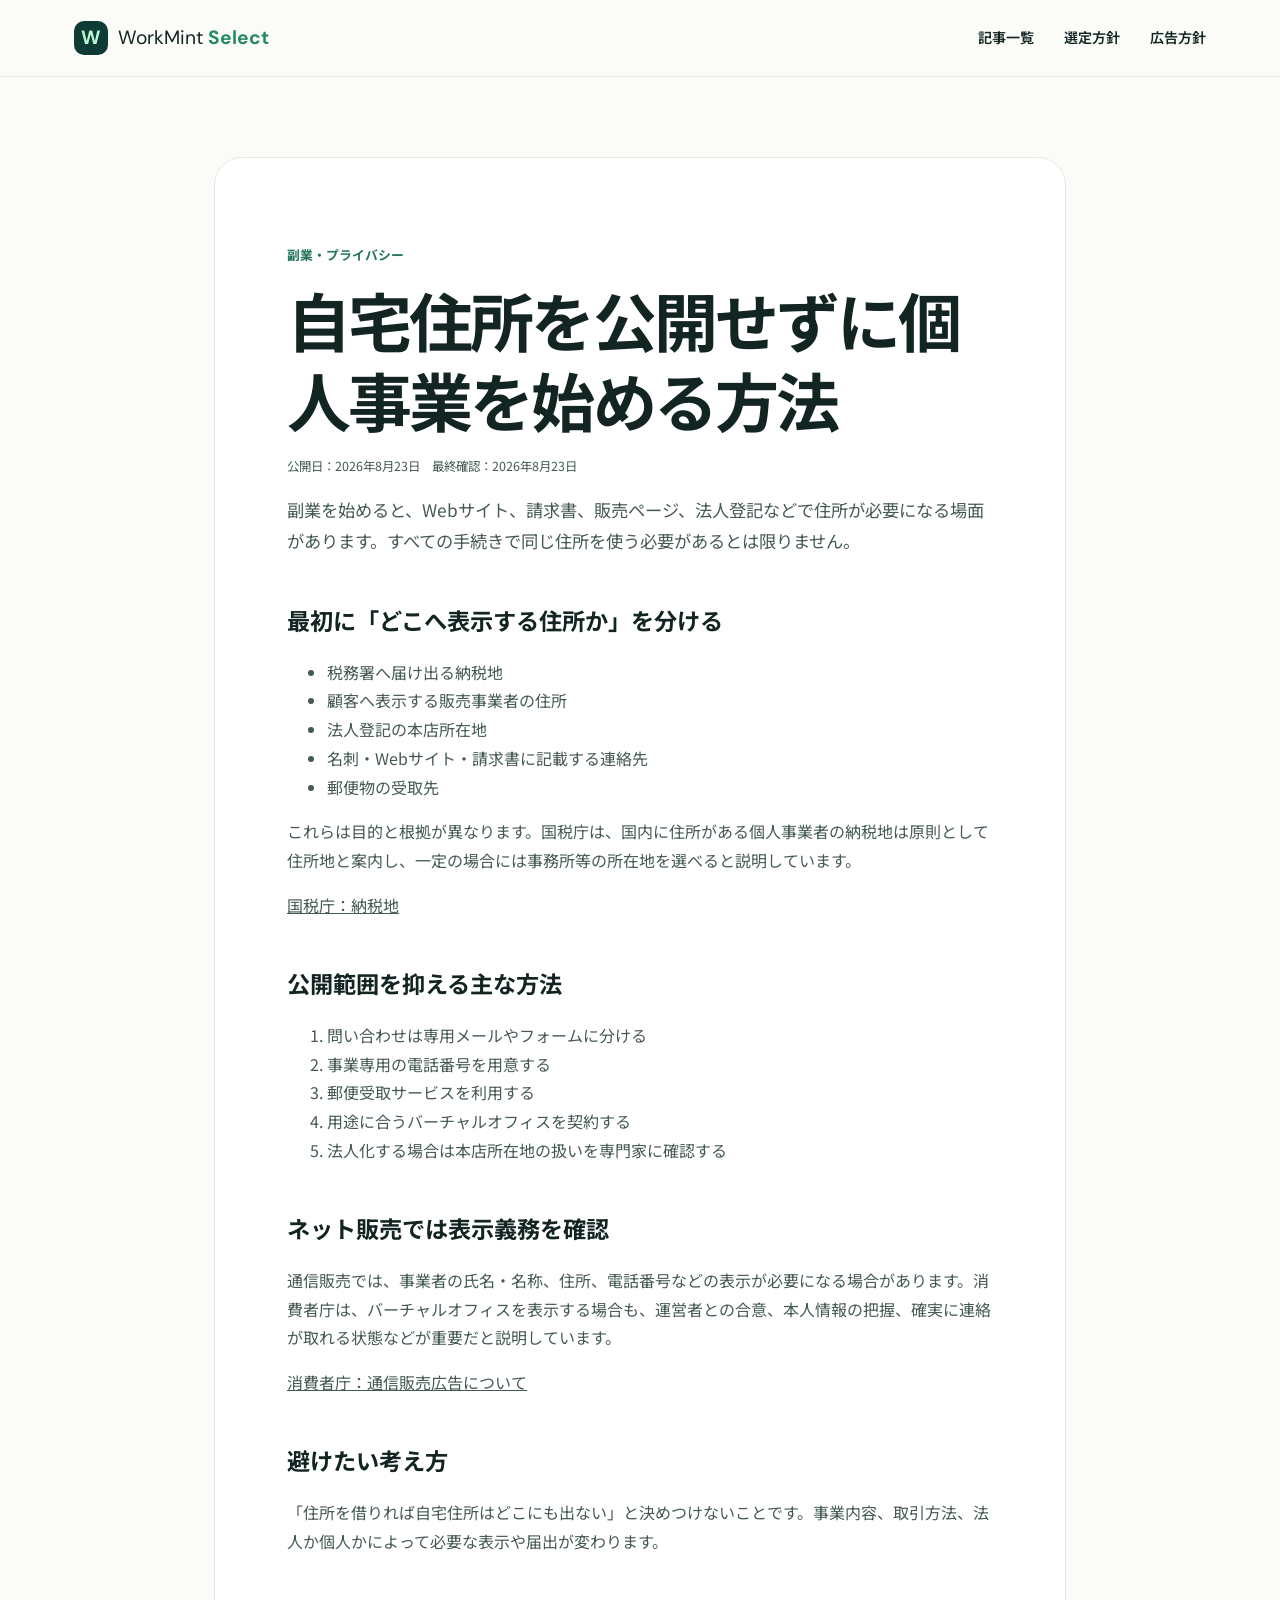
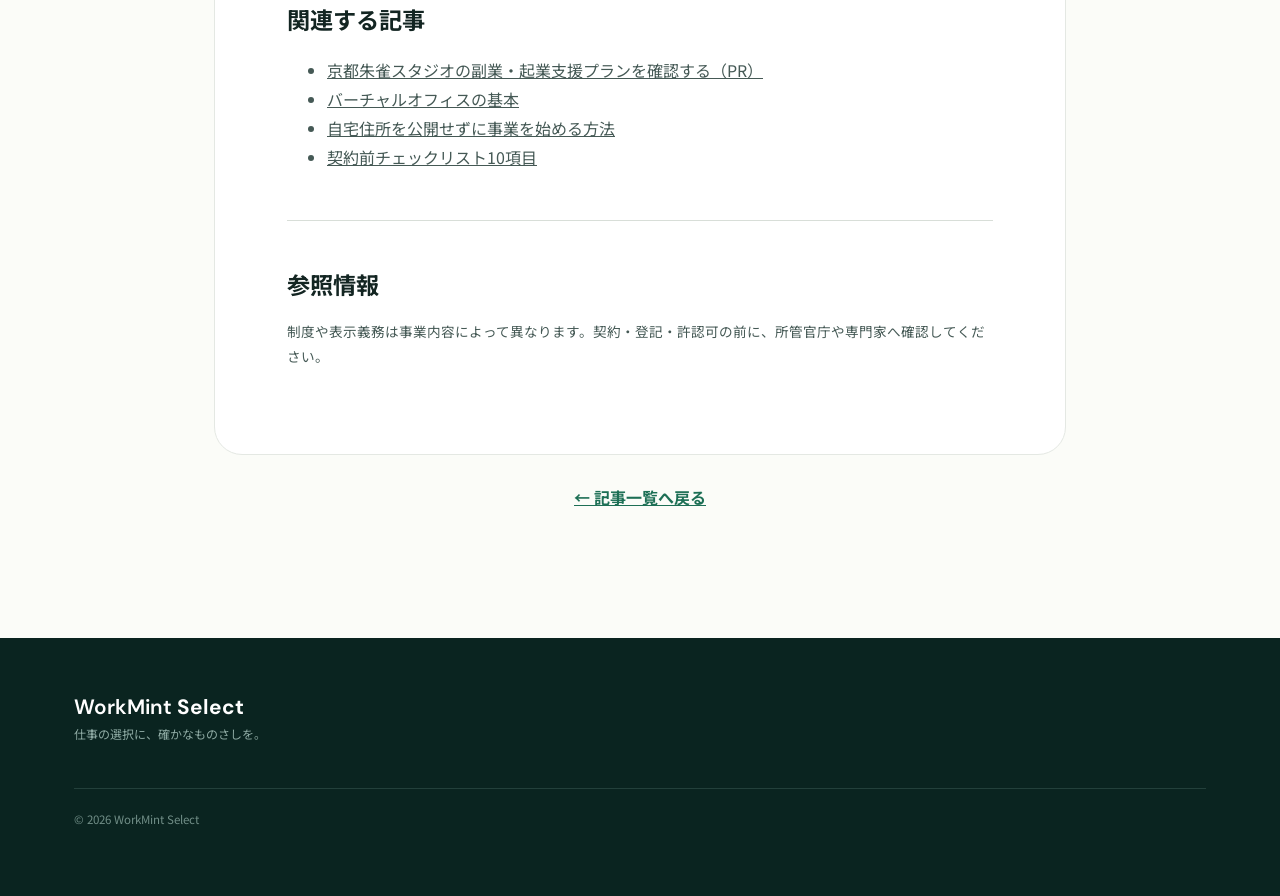
==== articles/protect-home-address.html @ ad96002c "feat: add home address privacy guide" ====
<!doctype html>
<html lang="ja"><head>
<meta charset="utf-8"><meta name="viewport" content="width=device-width,initial-scale=1">
<meta name="description" content="副業や個人事業で自宅住所の公開範囲を抑えるための選択肢と、税務・通信販売で混同しやすい点を整理します。"><meta name="theme-color" content="#0e3b35">
<meta property="og:title" content="自宅住所を公開せずに個人事業を始める方法｜WorkMint Select"><meta property="og:description" content="副業や個人事業で自宅住所の公開範囲を抑えるための選択肢と、税務・通信販売で混同しやすい点を整理します。"><meta property="og:type" content="article">
<title>自宅住所を公開せずに個人事業を始める方法｜WorkMint Select</title><link rel="stylesheet" href="../styles.css">
</head><body><a class="skip" href="#main">本文へ移動</a>
<header class="site-header"><div class="header-inner"><a class="brand" href="../index.html"><span class="brand-mark">W</span><span>WorkMint <b>Select</b></span></a><nav aria-label="記事ナビゲーション"><a href="../index.html#articles">記事一覧</a><a href="../index.html#method">選定方針</a><a href="../index.html#policy">広告方針</a></nav></div></header>
<main id="main" class="article-page"><article><p class="article-label">副業・プライバシー</p><h1>自宅住所を公開せずに個人事業を始める方法</h1><p class="article-date">公開日：2026年8月23日　最終確認：2026年8月23日</p><p class="article-lead">副業を始めると、Webサイト、請求書、販売ページ、法人登記などで住所が必要になる場面があります。すべての手続きで同じ住所を使う必要があるとは限りません。</p>
<h2>最初に「どこへ表示する住所か」を分ける</h2><ul><li>税務署へ届け出る納税地</li><li>顧客へ表示する販売事業者の住所</li><li>法人登記の本店所在地</li><li>名刺・Webサイト・請求書に記載する連絡先</li><li>郵便物の受取先</li></ul>
<p>これらは目的と根拠が異なります。国税庁は、国内に住所がある個人事業者の納税地は原則として住所地と案内し、一定の場合には事務所等の所在地を選べると説明しています。</p>
<p><a href="https://www.nta.go.jp/taxes/shiraberu/taxanswer/shohi/6617.htm" target="_blank" rel="noopener noreferrer">国税庁：納税地</a></p>
<h2>公開範囲を抑える主な方法</h2><ol><li>問い合わせは専用メールやフォームに分ける</li><li>事業専用の電話番号を用意する</li><li>郵便受取サービスを利用する</li><li>用途に合うバーチャルオフィスを契約する</li><li>法人化する場合は本店所在地の扱いを専門家に確認する</li></ol>
<h2>ネット販売では表示義務を確認</h2><p>通信販売では、事業者の氏名・名称、住所、電話番号などの表示が必要になる場合があります。消費者庁は、バーチャルオフィスを表示する場合も、運営者との合意、本人情報の把握、確実に連絡が取れる状態などが重要だと説明しています。</p>
<p><a href="https://www.no-trouble.caa.go.jp/what/mailorder/advertising.html" target="_blank" rel="noopener noreferrer">消費者庁：通信販売広告について</a></p>
<h2>避けたい考え方</h2><p>「住所を借りれば自宅住所はどこにも出ない」と決めつけないことです。事業内容、取引方法、法人か個人かによって必要な表示や届出が変わります。</p>
<section class="related-links"><h2>関連する記事</h2><ul><li><a href="virtual-office-kyoto.html">京都朱雀スタジオの副業・起業支援プランを確認する（PR）</a></li><li><a href="virtual-office-basics.html">バーチャルオフィスの基本</a></li><li><a href="protect-home-address.html">自宅住所を公開せずに事業を始める方法</a></li><li><a href="virtual-office-checklist.html">契約前チェックリスト10項目</a></li></ul></section>
<section class="source-note"><h2>参照情報</h2><p>制度や表示義務は事業内容によって異なります。契約・登記・許認可の前に、所管官庁や専門家へ確認してください。</p></section>
</article><p class="back-link"><a href="../index.html#articles">← 記事一覧へ戻る</a></p></main>
<footer><div class="footer-brand">WorkMint <b>Select</b><small>仕事の選択に、確かなものさしを。</small></div><p>© 2026 WorkMint Select</p></footer></body></html>
---- styles.css ----
@import url('https://fonts.googleapis.com/css2?family=DM+Sans:wght@500;600;700&family=Noto+Sans+JP:wght@400;500;600;700&display=swap');
:root{--ink:#132522;--green:#0e3b35;--mint:#baf7d0;--lime:#dff69a;--cream:#f5f2e9;--white:#fff;--line:#d8ded8;--muted:#60706c;--radius:22px}
*{box-sizing:border-box}html{scroll-behavior:smooth}body{margin:0;color:var(--ink);background:#fbfcf8;font-family:"Noto Sans JP",sans-serif;line-height:1.8}button,a{font:inherit}a{color:inherit}.skip{position:absolute;left:-9999px}.skip:focus{left:1rem;top:1rem;z-index:99;background:white;padding:.8rem}
.site-header{position:sticky;top:0;z-index:20;background:rgba(251,252,248,.92);backdrop-filter:blur(14px);border-bottom:1px solid rgba(14,59,53,.09)}.header-inner{max-width:1180px;margin:auto;height:76px;display:flex;align-items:center;justify-content:space-between;padding:0 24px}.brand{text-decoration:none;font-family:"DM Sans",sans-serif;font-size:1.2rem;display:flex;gap:10px;align-items:center}.brand-mark{display:grid;place-items:center;width:34px;height:34px;border-radius:10px;background:var(--green);color:var(--mint);font-weight:700}.brand b{color:#268a67}.site-header nav{display:flex;gap:30px}.site-header nav a{text-decoration:none;font-size:.88rem;font-weight:600}.site-header nav a:hover{color:#217f5f}.menu-button{display:none;border:0;background:none}
.hero{max-width:1280px;min-height:660px;margin:auto;padding:90px 50px 80px;display:grid;grid-template-columns:1.05fr .95fr;align-items:center;gap:50px}.eyebrow{font:700 .75rem/1.2 "DM Sans",sans-serif;letter-spacing:.18em;color:#28775e;text-transform:uppercase}.hero h1,.section h2,.disclosure h2{margin:.4rem 0 1.4rem;font-size:clamp(2.8rem,6vw,5.9rem);line-height:1.08;letter-spacing:-.055em}.hero h1 em{font-style:normal;color:#23795d;position:relative}.hero h1 em:after{content:"";position:absolute;height:11px;background:var(--lime);left:0;right:0;bottom:2px;z-index:-1}.lead{max-width:650px;font-size:1.05rem;color:#455955}.hero-actions{display:flex;gap:12px;margin-top:32px}.button{display:inline-flex;align-items:center;justify-content:center;padding:13px 22px;border-radius:999px;text-decoration:none;font-weight:700;font-size:.9rem;border:1px solid var(--green);transition:.2s}.button:hover{transform:translateY(-2px)}.button.primary{background:var(--green);color:white}.button.secondary{background:transparent}
.hero-visual{height:470px;position:relative;border-radius:40px;background:var(--green);overflow:hidden;box-shadow:0 25px 60px rgba(14,59,53,.18)}.hero-visual:before{content:"";position:absolute;width:360px;height:360px;border-radius:50%;background:var(--mint);right:-60px;top:-80px}.hero-visual:after{content:"WORK / WELL";position:absolute;bottom:25px;left:30px;color:rgba(255,255,255,.35);font:700 3.6rem/1 "DM Sans",sans-serif;letter-spacing:-.06em}.mint-card{position:absolute;width:155px;height:190px;padding:22px;border-radius:18px;display:flex;flex-direction:column;justify-content:space-between;font-family:"DM Sans",sans-serif;box-shadow:0 20px 35px rgba(0,0,0,.18);z-index:2}.mint-card span{font-size:.7rem;letter-spacing:.18em}.mint-card strong{font-size:3rem}.card-a{background:var(--cream);left:45px;top:65px;transform:rotate(-9deg)}.card-b{background:var(--lime);left:190px;top:135px;transform:rotate(5deg)}.card-c{background:#ff8b63;color:#3c2118;right:35px;top:230px;transform:rotate(-5deg)}.orbit{position:absolute;width:250px;height:250px;border:1px solid rgba(255,255,255,.4);border-radius:50%;left:65px;top:110px}
.promise{max-width:1180px;margin:0 auto 50px;padding:25px 30px;border-top:1px solid var(--line);border-bottom:1px solid var(--line);display:grid;grid-template-columns:1fr repeat(3,1fr);gap:25px;align-items:center}.promise>p{font-weight:700}.promise div{display:flex;flex-direction:column}.promise strong{font-size:.92rem}.promise span{font-size:.76rem;color:var(--muted)}
.section{max-width:1180px;margin:auto;padding:100px 24px}.section-heading{display:grid;grid-template-columns:1.3fr .7fr;gap:50px;align-items:end}.section h2,.disclosure h2{font-size:clamp(2rem,4vw,3.8rem)}.section-heading>p{color:var(--muted);margin-bottom:24px}.filters{display:flex;gap:8px;margin:28px 0}.filters button{border:1px solid var(--line);border-radius:99px;background:white;padding:8px 16px;cursor:pointer;font-size:.85rem}.filters button.active{background:var(--green);color:white;border-color:var(--green)}
.article-grid{display:grid;grid-template-columns:repeat(3,1fr);gap:18px}.article-card{background:white;border:1px solid #e4e8e3;border-radius:var(--radius);overflow:hidden;transition:.25s}.article-card:hover{transform:translateY(-5px);box-shadow:0 18px 35px rgba(16,49,43,.1)}.article-card.featured{grid-column:span 2}.card-art{height:185px;position:relative;overflow:hidden;display:flex;align-items:center;justify-content:center;font:700 2rem/1 "DM Sans",sans-serif;letter-spacing:-.03em}.featured .card-art{height:255px}.art-desk{background:linear-gradient(135deg,#baf7d0,#dff69a)}.art-desk:before{content:"";width:55%;height:35%;background:#0e3b35;position:absolute;bottom:20%;border-radius:9px;box-shadow:0 38px 0 -14px #216559}.art-desk span{z-index:2;color:white}.art-chair{background:#ffb19a}.art-chair:after{content:"";width:90px;height:110px;border:14px solid #6b3024;border-bottom:0;border-radius:35px 35px 0 0}.art-chair span{position:absolute;z-index:2;color:white}.art-learn{background:#c8d7ff}.art-learn:before{content:"";width:120px;height:90px;background:#334c8b;border-radius:10px;transform:rotate(-8deg)}.art-learn span{position:absolute;color:white}.art-time{background:#172c28;color:var(--mint);font-size:3rem}.art-key{background:#f6e5a9}.art-key:before{content:"";position:absolute;width:150px;height:90px;border:3px solid #172c28;border-radius:10px;box-shadow:inset 0 0 0 14px #f6e5a9}.art-key span{z-index:2;font-size:1rem}.art-bag{background:#b8d6cb}.art-bag:before{content:"";width:100px;height:115px;background:#386d60;border-radius:15px 15px 30px 30px}.art-bag span{position:absolute;color:white}.card-body{padding:24px}.meta{display:flex;justify-content:space-between;font-size:.72rem;color:var(--muted);margin:0}.meta span{color:#24765b;font-weight:700}.card-body h3{font-size:1.18rem;line-height:1.55;margin:13px 0 8px}.card-body>p:not(.meta){font-size:.86rem;color:var(--muted)}.text-link{border:0;background:none;padding:0;color:#1d6f55;font-weight:700;cursor:pointer}.text-link span{transition:.2s;display:inline-block}.text-link:hover span{transform:translateX(4px)}
.method-section{max-width:none;background:var(--cream);display:grid;grid-template-columns:1fr 1fr;gap:90px;padding-left:max(24px,calc((100vw - 1132px)/2));padding-right:max(24px,calc((100vw - 1132px)/2))}.method-intro p:last-child{color:var(--muted)}.method-list{padding:0;margin:0;list-style:none}.method-list li{display:grid;grid-template-columns:60px 1fr;gap:18px;padding:22px 0;border-bottom:1px solid #ccd1c7}.method-list span{font:600 1rem "DM Sans",sans-serif;color:#24765b}.method-list h3{margin:0 0 4px}.method-list p{margin:0;color:var(--muted);font-size:.87rem}
.about-section{display:grid;grid-template-columns:.8fr 1.2fr;gap:90px}.about-copy>p{font-size:1.08rem}.about-copy dl{margin-top:36px}.about-copy dl div{display:grid;grid-template-columns:130px 1fr;border-top:1px solid var(--line);padding:15px 0;font-size:.88rem}.about-copy dt{color:var(--muted)}.about-copy dd{margin:0}
.disclosure{background:var(--green);color:white;padding:100px max(24px,calc((100vw - 1132px)/2));display:grid;grid-template-columns:.8fr 1.2fr;gap:90px}.disclosure .eyebrow{color:var(--mint)}.disclosure h3{margin:25px 0 5px}.disclosure p{color:#c8d8d4;font-size:.88rem}.updated{margin-top:28px}.contact{text-align:center;max-width:760px}.contact>p:not(.eyebrow){color:var(--muted);margin-bottom:25px}
footer{background:#0a2420;color:white;padding:55px max(24px,calc((100vw - 1132px)/2));display:grid;grid-template-columns:1fr auto;gap:35px}.footer-brand{font:600 1.3rem "DM Sans",sans-serif}.footer-brand small{display:block;color:#8eaaa3;font:400 .75rem "Noto Sans JP",sans-serif;margin-top:5px}footer nav{display:flex;flex-wrap:wrap;gap:20px}footer nav a{color:#c6d4d0;text-decoration:none;font-size:.78rem}footer>p{grid-column:1/-1;color:#718e87;font-size:.72rem;border-top:1px solid #23403b;padding-top:20px}
dialog{width:min(760px,calc(100% - 32px));max-height:90vh;border:0;border-radius:24px;padding:0;box-shadow:0 30px 90px rgba(0,0,0,.3)}dialog::backdrop{background:rgba(5,20,17,.72);backdrop-filter:blur(5px)}.dialog-close{position:sticky;top:15px;float:right;margin:15px 15px 0 0;width:40px;height:40px;border:0;border-radius:50%;background:#eef2ed;cursor:pointer;font-size:1.4rem;z-index:3}#dialog-content{padding:55px 60px 65px}#dialog-content h1{font-size:2.1rem;line-height:1.45}#dialog-content h2{font-size:1.3rem;margin-top:2rem}#dialog-content p,#dialog-content li{color:#465954}#dialog-content .article-label{color:#24765b;font-weight:700;font-size:.78rem}
.hidden{display:none!important}
@media(max-width:800px){.menu-button{display:block}.site-header nav{display:none;position:absolute;top:76px;left:0;right:0;background:#fbfcf8;padding:20px 24px;flex-direction:column;border-bottom:1px solid var(--line)}.site-header nav.open{display:flex}.hero{grid-template-columns:1fr;padding:65px 24px}.hero-visual{height:380px}.promise{grid-template-columns:1fr 1fr}.promise>p{grid-column:1/-1}.section-heading,.method-section,.about-section,.disclosure{grid-template-columns:1fr;gap:30px}.article-grid{grid-template-columns:1fr 1fr}.article-card.featured{grid-column:span 2}footer{grid-template-columns:1fr}}
@media(max-width:540px){.hero h1{font-size:2.65rem}.hero-actions{flex-direction:column;align-items:stretch}.hero-visual{height:330px}.mint-card{width:120px;height:150px;padding:16px}.card-a{left:25px}.card-b{left:125px}.card-c{right:15px;top:180px}.article-grid{grid-template-columns:1fr}.article-card.featured{grid-column:auto}.featured .card-art{height:185px}.promise{grid-template-columns:1fr}.section{padding-top:75px;padding-bottom:75px}.method-section,.disclosure{padding-top:75px;padding-bottom:75px}#dialog-content{padding:50px 25px}.about-copy dl div{grid-template-columns:100px 1fr}footer nav{flex-direction:column}}
@media(prefers-reduced-motion:reduce){html{scroll-behavior:auto}*,*:before,*:after{transition:none!important}}
.art-office{background:linear-gradient(135deg,#0e3b35,#28775e);color:var(--mint)}.art-office:before{content:"";position:absolute;width:120px;height:105px;border:8px solid var(--mint);border-top-width:22px;border-radius:8px;opacity:.34}.art-office span{z-index:2}
.article-page{max-width:900px;margin:auto;padding:80px 24px 110px}.article-page article{background:white;border:1px solid #e4e8e3;border-radius:28px;padding:clamp(28px,6vw,72px)}.article-page h1{font-size:clamp(2.1rem,5vw,4rem);line-height:1.25;letter-spacing:-.045em;margin:.5rem 0 1rem}.article-page h2{font-size:1.45rem;margin:2.7rem 0 .7rem}.article-page p,.article-page li{color:#455955}.article-label{color:#24765b!important;font-weight:700;font-size:.8rem}.article-date{font-size:.78rem}.article-lead{font-size:1.08rem}.fact-box,.cta-panel{margin:2.2rem 0;padding:24px;border-radius:18px;background:var(--cream)}.fact-box{border-left:5px solid #24765b}.fact-box p,.cta-panel p{margin:.4rem 0}.cta-panel{text-align:center;background:#e6f7eb}.cta-panel .button{margin-top:14px}.source-note{border-top:1px solid var(--line);margin-top:3rem}.source-note p{font-size:.85rem}.back-link{text-align:center;margin-top:28px}.back-link a{color:#1d6f55;font-weight:700}
@media(max-width:540px){.article-page{padding:35px 14px 75px}.article-page article{padding:28px 20px;border-radius:20px}}
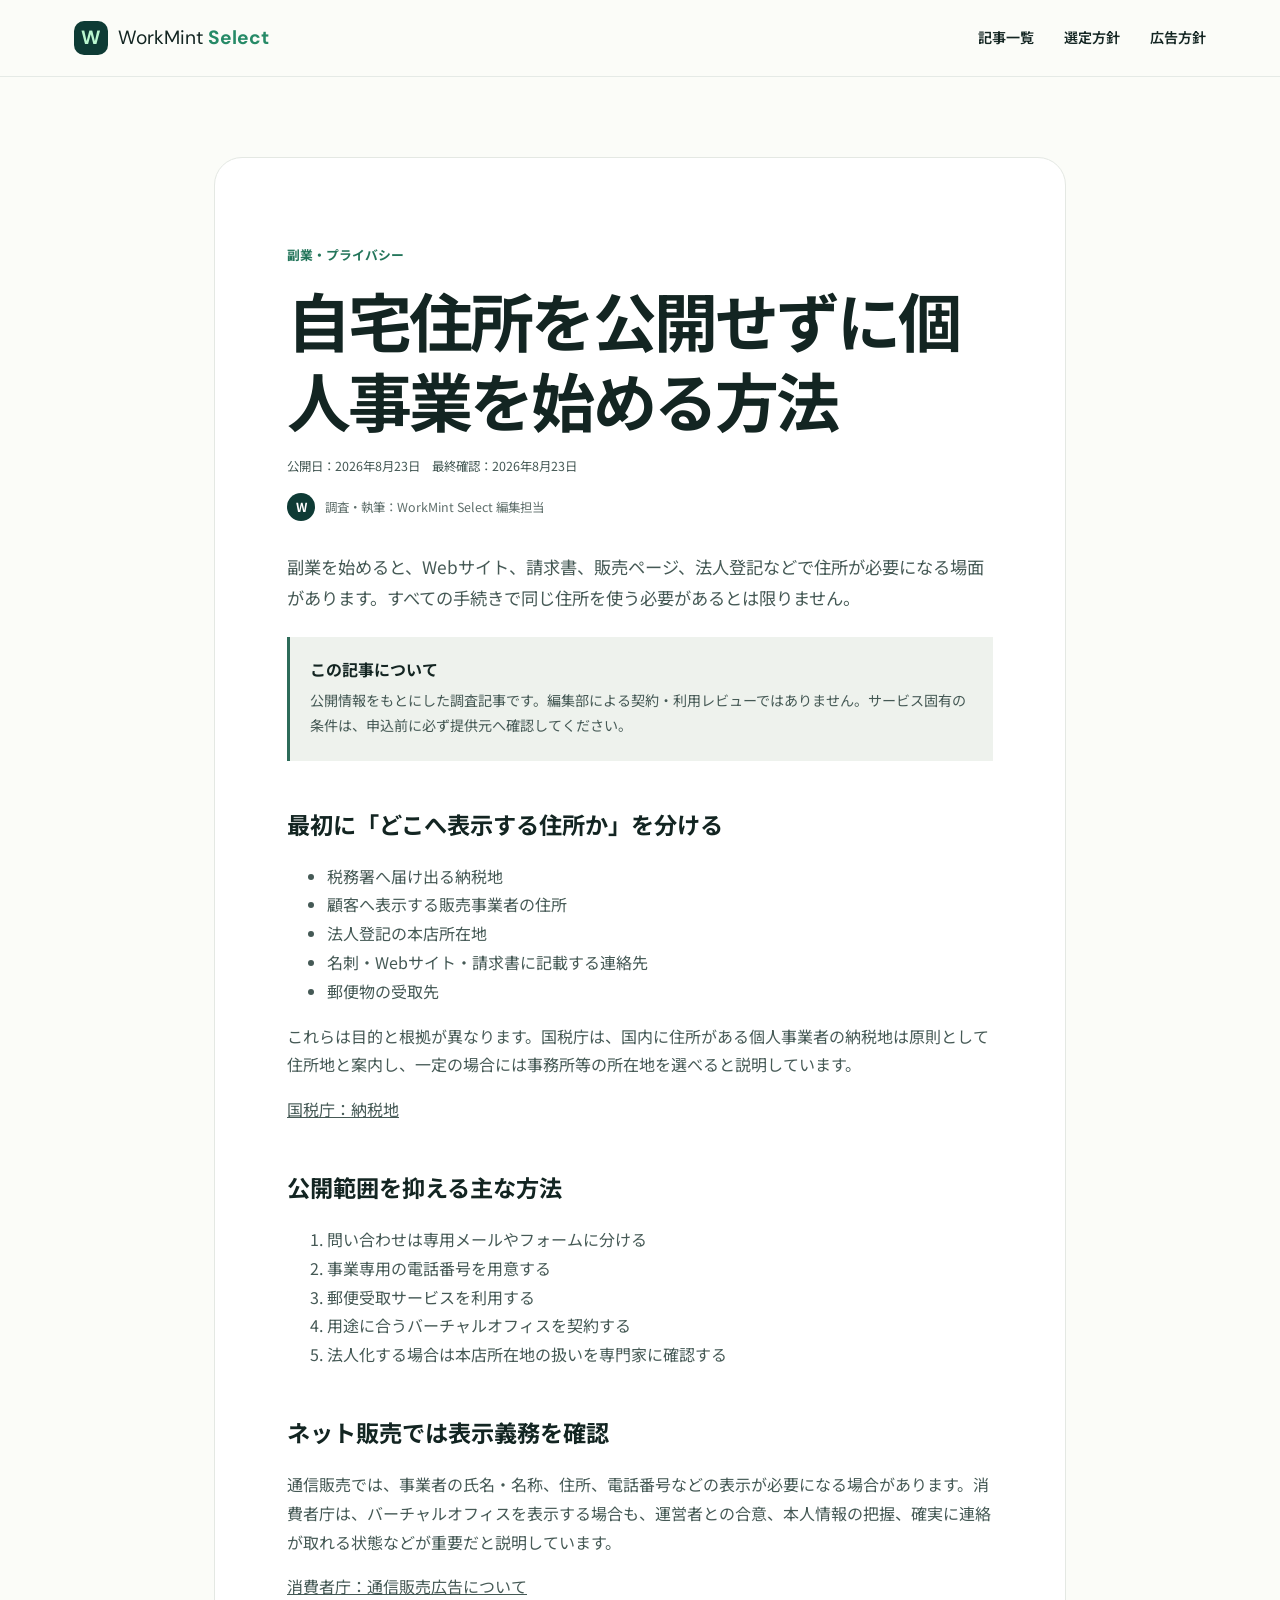
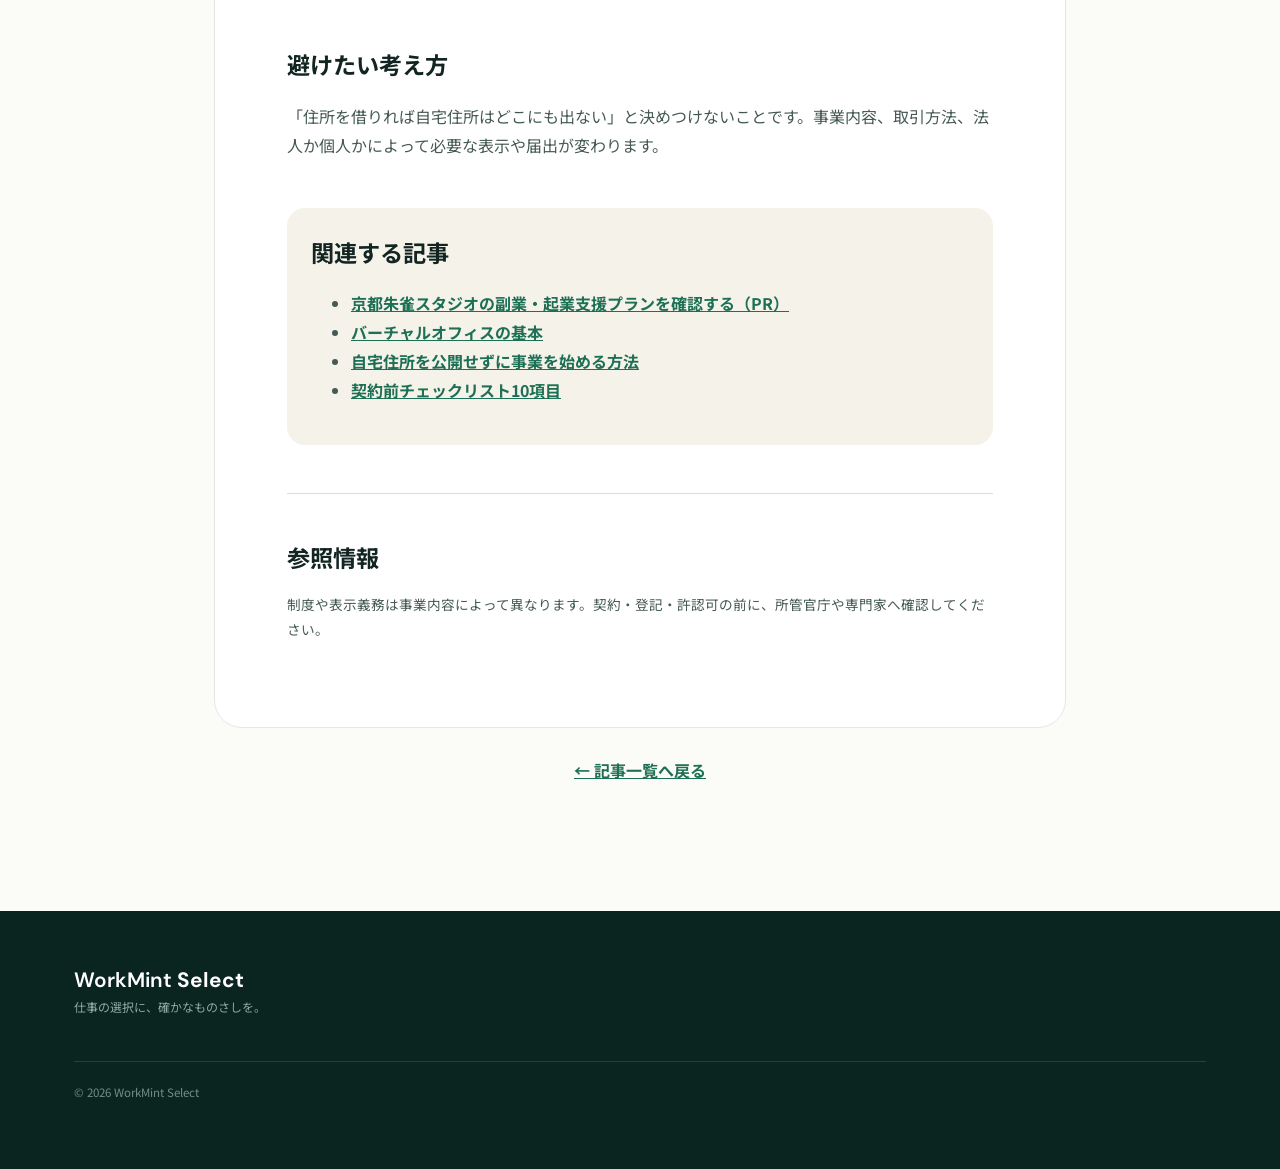
==== commit e404cba5: "Clarify research scope and authorship" ====
--- a/articles/protect-home-address.html
+++ b/articles/protect-home-address.html
@@ -6,7 +6,7 @@
 <title>自宅住所を公開せずに個人事業を始める方法｜WorkMint Select</title><link rel="stylesheet" href="../styles.css">
 </head><body><a class="skip" href="#main">本文へ移動</a>
 <header class="site-header"><div class="header-inner"><a class="brand" href="../index.html"><span class="brand-mark">W</span><span>WorkMint <b>Select</b></span></a><nav aria-label="記事ナビゲーション"><a href="../index.html#articles">記事一覧</a><a href="../index.html#method">選定方針</a><a href="../index.html#policy">広告方針</a></nav></div></header>
-<main id="main" class="article-page"><article><p class="article-label">副業・プライバシー</p><h1>自宅住所を公開せずに個人事業を始める方法</h1><p class="article-date">公開日：2026年8月23日　最終確認：2026年8月23日</p><p class="article-lead">副業を始めると、Webサイト、請求書、販売ページ、法人登記などで住所が必要になる場面があります。すべての手続きで同じ住所を使う必要があるとは限りません。</p>
+<main id="main" class="article-page"><article><p class="article-label">副業・プライバシー</p><h1>自宅住所を公開せずに個人事業を始める方法</h1><p class="article-date">公開日：2026年8月23日　最終確認：2026年8月23日</p><div class="article-author"><span class="author-dot">W</span><span>調査・執筆：WorkMint Select 編集担当</span></div><p class="article-lead">副業を始めると、Webサイト、請求書、販売ページ、法人登記などで住所が必要になる場面があります。すべての手続きで同じ住所を使う必要があるとは限りません。</p><aside class="research-box"><strong>この記事について</strong><p>公開情報をもとにした調査記事です。編集部による契約・利用レビューではありません。サービス固有の条件は、申込前に必ず提供元へ確認してください。</p></aside>
 <h2>最初に「どこへ表示する住所か」を分ける</h2><ul><li>税務署へ届け出る納税地</li><li>顧客へ表示する販売事業者の住所</li><li>法人登記の本店所在地</li><li>名刺・Webサイト・請求書に記載する連絡先</li><li>郵便物の受取先</li></ul>
 <p>これらは目的と根拠が異なります。国税庁は、国内に住所がある個人事業者の納税地は原則として住所地と案内し、一定の場合には事務所等の所在地を選べると説明しています。</p>
 <p><a href="https://www.nta.go.jp/taxes/shiraberu/taxanswer/shohi/6617.htm" target="_blank" rel="noopener noreferrer">国税庁：納税地</a></p>
--- a/styles.css
+++ b/styles.css
@@ -19,3 +19,30 @@
 .art-office{background:linear-gradient(135deg,#0e3b35,#28775e);color:var(--mint)}.art-office:before{content:"";position:absolute;width:120px;height:105px;border:8px solid var(--mint);border-top-width:22px;border-radius:8px;opacity:.34}.art-office span{z-index:2}
 .article-page{max-width:900px;margin:auto;padding:80px 24px 110px}.article-page article{background:white;border:1px solid #e4e8e3;border-radius:28px;padding:clamp(28px,6vw,72px)}.article-page h1{font-size:clamp(2.1rem,5vw,4rem);line-height:1.25;letter-spacing:-.045em;margin:.5rem 0 1rem}.article-page h2{font-size:1.45rem;margin:2.7rem 0 .7rem}.article-page p,.article-page li{color:#455955}.article-label{color:#24765b!important;font-weight:700;font-size:.8rem}.article-date{font-size:.78rem}.article-lead{font-size:1.08rem}.fact-box,.cta-panel{margin:2.2rem 0;padding:24px;border-radius:18px;background:var(--cream)}.fact-box{border-left:5px solid #24765b}.fact-box p,.cta-panel p{margin:.4rem 0}.cta-panel{text-align:center;background:#e6f7eb}.cta-panel .button{margin-top:14px}.source-note{border-top:1px solid var(--line);margin-top:3rem}.source-note p{font-size:.85rem}.back-link{text-align:center;margin-top:28px}.back-link a{color:#1d6f55;font-weight:700}
 @media(max-width:540px){.article-page{padding:35px 14px 75px}.article-page article{padding:28px 20px;border-radius:20px}}
+
+.art-guide{background:#c8d7ff;color:#223b72}.art-address{background:#f6e5a9;color:#523f10}.art-check{background:#baf7d0;color:#0e3b35}.art-guide:before,.art-address:before,.art-check:before{content:"";position:absolute;width:105px;height:115px;border:3px solid currentColor;border-radius:12px;opacity:.25}.art-guide span,.art-address span,.art-check span{z-index:2}
+.related-links{margin-top:3rem;padding:24px;border-radius:18px;background:#f5f2e9}.related-links h2{margin-top:0}.related-links a{color:#1d6f55;font-weight:700}.check-list li{margin-bottom:1rem}
+
+
+/* 2026-08-23 editorial refresh */
+.issue-label{font-size:.92rem;font-weight:700;color:#2d6b59;margin:0 0 1rem}
+.hero{grid-template-columns:1.35fr .65fr;min-height:590px;align-items:end}
+.hero h1{font-size:clamp(2.7rem,5.4vw,5.35rem);letter-spacing:-.045em}
+.hero h1 em:after{display:none}
+.editor-note{border-top:2px solid var(--ink);border-bottom:1px solid var(--line);padding:20px 2px 24px;margin-bottom:20px}
+.editor-note .note-date{font-size:.72rem;letter-spacing:.06em;color:var(--muted);margin:0 0 13px}
+.editor-note p{font-size:.88rem;line-height:1.9}
+.editor-note a{font-size:.8rem;font-weight:700;text-decoration:none}
+.eyebrow{font-family:"Noto Sans JP",sans-serif;text-transform:none;letter-spacing:.08em}
+.card-art{height:130px;justify-content:flex-start;align-items:flex-end;padding:20px;font-size:1.15rem;letter-spacing:.05em}
+.featured .card-art{height:190px}
+.card-art:before,.card-art:after{opacity:.55;filter:saturate(.55)}
+.art-desk,.art-chair,.art-learn,.art-time,.art-key,.art-bag{background:#e8ece5;color:#35544c}
+.art-chair{background:#eee6df}.art-learn{background:#e3e7ec}.art-time{background:#dfe7e3}.art-key{background:#ece8d9}.art-bag{background:#dde7e1}
+.article-card{border-radius:5px;box-shadow:none}
+.article-card:hover{transform:none;box-shadow:0 8px 24px rgba(16,49,43,.07)}
+.card-body h3{font-family:"Noto Sans JP",sans-serif;font-weight:600}
+.button{border-radius:4px}
+.method-section{background:#f1efe8}
+@media(max-width:800px){.hero{grid-template-columns:1fr;align-items:start}.editor-note{margin-top:5px}}
+.evidence-strip{max-width:1180px;margin:0 auto 24px;padding:0 24px;display:grid;grid-template-columns:repeat(3,1fr);border-top:1px solid var(--ink);border-bottom:1px solid var(--line)}.evidence-strip div{display:grid;grid-template-columns:32px 1fr;padding:18px 14px;border-right:1px solid var(--line)}.evidence-strip div:last-child{border-right:0}.evidence-strip span{font-size:.68rem;color:var(--muted);grid-row:1/3}.evidence-strip strong{font-size:.86rem}.evidence-strip small{font-size:.72rem;color:var(--muted)}.plain-link{align-self:center;font-size:.84rem;font-weight:700;text-underline-offset:4px}.focused-grid{grid-template-columns:repeat(2,1fr)}.focused-grid .article-card.featured{grid-column:span 2}.focused-grid .card-art{height:112px}.focused-grid .featured .card-art{height:155px}.focused-grid .card-art:before,.focused-grid .card-art:after{display:none}.focused-grid .card-art span{font-size:.78rem;letter-spacing:.12em;color:#40564f}.author-card{display:grid;grid-template-columns:54px 1fr;gap:16px;border-top:1px solid var(--line);border-bottom:1px solid var(--line);padding:20px 0;margin-top:30px}.author-card p{font-size:.82rem!important;margin:5px 0 0}.author-initial,.article-author .author-dot{border-radius:50%;background:var(--green);color:#fff;display:grid;place-items:center;font-weight:700}.author-initial{width:48px;height:48px}.research-box{border-left:3px solid #2d6b59;background:#eef2ed;padding:18px 20px;margin:24px 0}.research-box p{margin:.25rem 0;font-size:.88rem}.article-author{display:flex;gap:10px;align-items:center;font-size:.78rem;color:var(--muted);margin:16px 0 30px}.article-author .author-dot{width:28px;height:28px}@media(max-width:700px){.evidence-strip,.focused-grid{grid-template-columns:1fr}.evidence-strip div{border-right:0;border-bottom:1px solid var(--line)}.focused-grid .article-card.featured{grid-column:auto}}
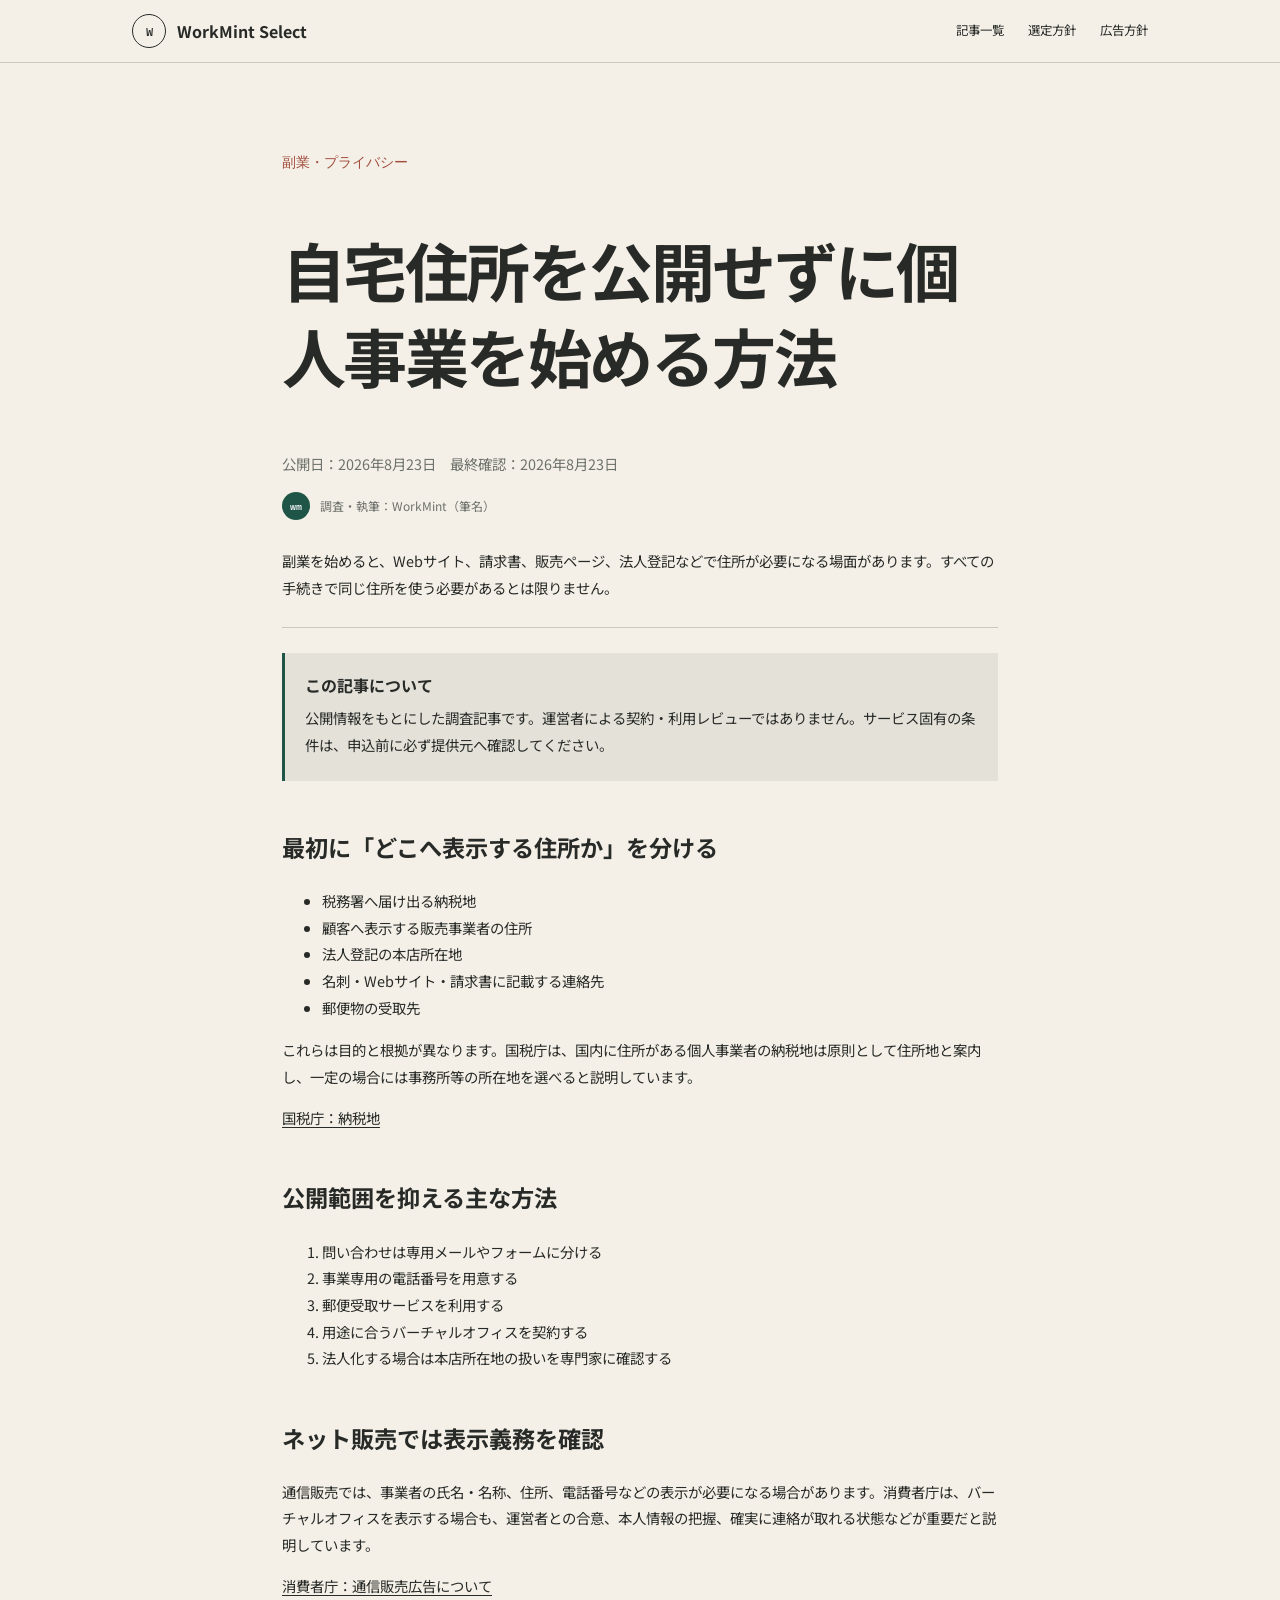
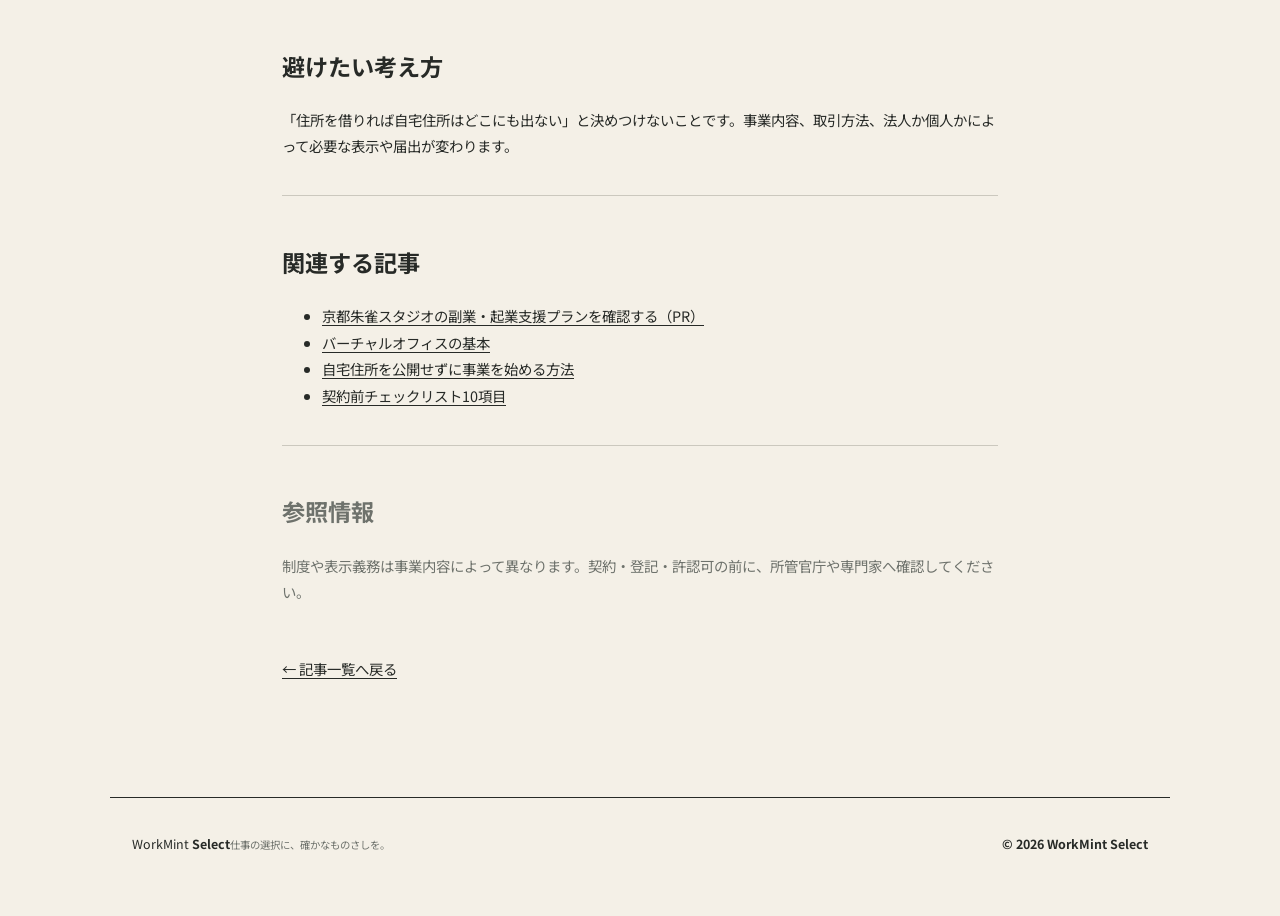
==== commit 8c6dc22b: "Replace editorial-team voice with personal authorship" ====
--- a/articles/protect-home-address.html
+++ b/articles/protect-home-address.html
@@ -6,7 +6,7 @@
 <title>自宅住所を公開せずに個人事業を始める方法｜WorkMint Select</title><link rel="stylesheet" href="../styles.css">
 </head><body><a class="skip" href="#main">本文へ移動</a>
 <header class="site-header"><div class="header-inner"><a class="brand" href="../index.html"><span class="brand-mark">W</span><span>WorkMint <b>Select</b></span></a><nav aria-label="記事ナビゲーション"><a href="../index.html#articles">記事一覧</a><a href="../index.html#method">選定方針</a><a href="../index.html#policy">広告方針</a></nav></div></header>
-<main id="main" class="article-page"><article><p class="article-label">副業・プライバシー</p><h1>自宅住所を公開せずに個人事業を始める方法</h1><p class="article-date">公開日：2026年8月23日　最終確認：2026年8月23日</p><div class="article-author"><span class="author-dot">W</span><span>調査・執筆：WorkMint Select 編集担当</span></div><p class="article-lead">副業を始めると、Webサイト、請求書、販売ページ、法人登記などで住所が必要になる場面があります。すべての手続きで同じ住所を使う必要があるとは限りません。</p><aside class="research-box"><strong>この記事について</strong><p>公開情報をもとにした調査記事です。編集部による契約・利用レビューではありません。サービス固有の条件は、申込前に必ず提供元へ確認してください。</p></aside>
+<main id="main" class="article-page"><article><p class="article-label">副業・プライバシー</p><h1>自宅住所を公開せずに個人事業を始める方法</h1><p class="article-date">公開日：2026年8月23日　最終確認：2026年8月23日</p><div class="article-author"><span class="author-dot">wm</span><span>調査・執筆：WorkMint（筆名）</span></div><p class="article-lead">副業を始めると、Webサイト、請求書、販売ページ、法人登記などで住所が必要になる場面があります。すべての手続きで同じ住所を使う必要があるとは限りません。</p><aside class="research-box"><strong>この記事について</strong><p>公開情報をもとにした調査記事です。運営者による契約・利用レビューではありません。サービス固有の条件は、申込前に必ず提供元へ確認してください。</p></aside>
 <h2>最初に「どこへ表示する住所か」を分ける</h2><ul><li>税務署へ届け出る納税地</li><li>顧客へ表示する販売事業者の住所</li><li>法人登記の本店所在地</li><li>名刺・Webサイト・請求書に記載する連絡先</li><li>郵便物の受取先</li></ul>
 <p>これらは目的と根拠が異なります。国税庁は、国内に住所がある個人事業者の納税地は原則として住所地と案内し、一定の場合には事務所等の所在地を選べると説明しています。</p>
 <p><a href="https://www.nta.go.jp/taxes/shiraberu/taxanswer/shohi/6617.htm" target="_blank" rel="noopener noreferrer">国税庁：納税地</a></p>
--- a/styles.css
+++ b/styles.css
@@ -1,48 +1,16 @@
-@import url('https://fonts.googleapis.com/css2?family=DM+Sans:wght@500;600;700&family=Noto+Sans+JP:wght@400;500;600;700&display=swap');
-:root{--ink:#132522;--green:#0e3b35;--mint:#baf7d0;--lime:#dff69a;--cream:#f5f2e9;--white:#fff;--line:#d8ded8;--muted:#60706c;--radius:22px}
-*{box-sizing:border-box}html{scroll-behavior:smooth}body{margin:0;color:var(--ink);background:#fbfcf8;font-family:"Noto Sans JP",sans-serif;line-height:1.8}button,a{font:inherit}a{color:inherit}.skip{position:absolute;left:-9999px}.skip:focus{left:1rem;top:1rem;z-index:99;background:white;padding:.8rem}
-.site-header{position:sticky;top:0;z-index:20;background:rgba(251,252,248,.92);backdrop-filter:blur(14px);border-bottom:1px solid rgba(14,59,53,.09)}.header-inner{max-width:1180px;margin:auto;height:76px;display:flex;align-items:center;justify-content:space-between;padding:0 24px}.brand{text-decoration:none;font-family:"DM Sans",sans-serif;font-size:1.2rem;display:flex;gap:10px;align-items:center}.brand-mark{display:grid;place-items:center;width:34px;height:34px;border-radius:10px;background:var(--green);color:var(--mint);font-weight:700}.brand b{color:#268a67}.site-header nav{display:flex;gap:30px}.site-header nav a{text-decoration:none;font-size:.88rem;font-weight:600}.site-header nav a:hover{color:#217f5f}.menu-button{display:none;border:0;background:none}
-.hero{max-width:1280px;min-height:660px;margin:auto;padding:90px 50px 80px;display:grid;grid-template-columns:1.05fr .95fr;align-items:center;gap:50px}.eyebrow{font:700 .75rem/1.2 "DM Sans",sans-serif;letter-spacing:.18em;color:#28775e;text-transform:uppercase}.hero h1,.section h2,.disclosure h2{margin:.4rem 0 1.4rem;font-size:clamp(2.8rem,6vw,5.9rem);line-height:1.08;letter-spacing:-.055em}.hero h1 em{font-style:normal;color:#23795d;position:relative}.hero h1 em:after{content:"";position:absolute;height:11px;background:var(--lime);left:0;right:0;bottom:2px;z-index:-1}.lead{max-width:650px;font-size:1.05rem;color:#455955}.hero-actions{display:flex;gap:12px;margin-top:32px}.button{display:inline-flex;align-items:center;justify-content:center;padding:13px 22px;border-radius:999px;text-decoration:none;font-weight:700;font-size:.9rem;border:1px solid var(--green);transition:.2s}.button:hover{transform:translateY(-2px)}.button.primary{background:var(--green);color:white}.button.secondary{background:transparent}
-.hero-visual{height:470px;position:relative;border-radius:40px;background:var(--green);overflow:hidden;box-shadow:0 25px 60px rgba(14,59,53,.18)}.hero-visual:before{content:"";position:absolute;width:360px;height:360px;border-radius:50%;background:var(--mint);right:-60px;top:-80px}.hero-visual:after{content:"WORK / WELL";position:absolute;bottom:25px;left:30px;color:rgba(255,255,255,.35);font:700 3.6rem/1 "DM Sans",sans-serif;letter-spacing:-.06em}.mint-card{position:absolute;width:155px;height:190px;padding:22px;border-radius:18px;display:flex;flex-direction:column;justify-content:space-between;font-family:"DM Sans",sans-serif;box-shadow:0 20px 35px rgba(0,0,0,.18);z-index:2}.mint-card span{font-size:.7rem;letter-spacing:.18em}.mint-card strong{font-size:3rem}.card-a{background:var(--cream);left:45px;top:65px;transform:rotate(-9deg)}.card-b{background:var(--lime);left:190px;top:135px;transform:rotate(5deg)}.card-c{background:#ff8b63;color:#3c2118;right:35px;top:230px;transform:rotate(-5deg)}.orbit{position:absolute;width:250px;height:250px;border:1px solid rgba(255,255,255,.4);border-radius:50%;left:65px;top:110px}
-.promise{max-width:1180px;margin:0 auto 50px;padding:25px 30px;border-top:1px solid var(--line);border-bottom:1px solid var(--line);display:grid;grid-template-columns:1fr repeat(3,1fr);gap:25px;align-items:center}.promise>p{font-weight:700}.promise div{display:flex;flex-direction:column}.promise strong{font-size:.92rem}.promise span{font-size:.76rem;color:var(--muted)}
-.section{max-width:1180px;margin:auto;padding:100px 24px}.section-heading{display:grid;grid-template-columns:1.3fr .7fr;gap:50px;align-items:end}.section h2,.disclosure h2{font-size:clamp(2rem,4vw,3.8rem)}.section-heading>p{color:var(--muted);margin-bottom:24px}.filters{display:flex;gap:8px;margin:28px 0}.filters button{border:1px solid var(--line);border-radius:99px;background:white;padding:8px 16px;cursor:pointer;font-size:.85rem}.filters button.active{background:var(--green);color:white;border-color:var(--green)}
-.article-grid{display:grid;grid-template-columns:repeat(3,1fr);gap:18px}.article-card{background:white;border:1px solid #e4e8e3;border-radius:var(--radius);overflow:hidden;transition:.25s}.article-card:hover{transform:translateY(-5px);box-shadow:0 18px 35px rgba(16,49,43,.1)}.article-card.featured{grid-column:span 2}.card-art{height:185px;position:relative;overflow:hidden;display:flex;align-items:center;justify-content:center;font:700 2rem/1 "DM Sans",sans-serif;letter-spacing:-.03em}.featured .card-art{height:255px}.art-desk{background:linear-gradient(135deg,#baf7d0,#dff69a)}.art-desk:before{content:"";width:55%;height:35%;background:#0e3b35;position:absolute;bottom:20%;border-radius:9px;box-shadow:0 38px 0 -14px #216559}.art-desk span{z-index:2;color:white}.art-chair{background:#ffb19a}.art-chair:after{content:"";width:90px;height:110px;border:14px solid #6b3024;border-bottom:0;border-radius:35px 35px 0 0}.art-chair span{position:absolute;z-index:2;color:white}.art-learn{background:#c8d7ff}.art-learn:before{content:"";width:120px;height:90px;background:#334c8b;border-radius:10px;transform:rotate(-8deg)}.art-learn span{position:absolute;color:white}.art-time{background:#172c28;color:var(--mint);font-size:3rem}.art-key{background:#f6e5a9}.art-key:before{content:"";position:absolute;width:150px;height:90px;border:3px solid #172c28;border-radius:10px;box-shadow:inset 0 0 0 14px #f6e5a9}.art-key span{z-index:2;font-size:1rem}.art-bag{background:#b8d6cb}.art-bag:before{content:"";width:100px;height:115px;background:#386d60;border-radius:15px 15px 30px 30px}.art-bag span{position:absolute;color:white}.card-body{padding:24px}.meta{display:flex;justify-content:space-between;font-size:.72rem;color:var(--muted);margin:0}.meta span{color:#24765b;font-weight:700}.card-body h3{font-size:1.18rem;line-height:1.55;margin:13px 0 8px}.card-body>p:not(.meta){font-size:.86rem;color:var(--muted)}.text-link{border:0;background:none;padding:0;color:#1d6f55;font-weight:700;cursor:pointer}.text-link span{transition:.2s;display:inline-block}.text-link:hover span{transform:translateX(4px)}
-.method-section{max-width:none;background:var(--cream);display:grid;grid-template-columns:1fr 1fr;gap:90px;padding-left:max(24px,calc((100vw - 1132px)/2));padding-right:max(24px,calc((100vw - 1132px)/2))}.method-intro p:last-child{color:var(--muted)}.method-list{padding:0;margin:0;list-style:none}.method-list li{display:grid;grid-template-columns:60px 1fr;gap:18px;padding:22px 0;border-bottom:1px solid #ccd1c7}.method-list span{font:600 1rem "DM Sans",sans-serif;color:#24765b}.method-list h3{margin:0 0 4px}.method-list p{margin:0;color:var(--muted);font-size:.87rem}
-.about-section{display:grid;grid-template-columns:.8fr 1.2fr;gap:90px}.about-copy>p{font-size:1.08rem}.about-copy dl{margin-top:36px}.about-copy dl div{display:grid;grid-template-columns:130px 1fr;border-top:1px solid var(--line);padding:15px 0;font-size:.88rem}.about-copy dt{color:var(--muted)}.about-copy dd{margin:0}
-.disclosure{background:var(--green);color:white;padding:100px max(24px,calc((100vw - 1132px)/2));display:grid;grid-template-columns:.8fr 1.2fr;gap:90px}.disclosure .eyebrow{color:var(--mint)}.disclosure h3{margin:25px 0 5px}.disclosure p{color:#c8d8d4;font-size:.88rem}.updated{margin-top:28px}.contact{text-align:center;max-width:760px}.contact>p:not(.eyebrow){color:var(--muted);margin-bottom:25px}
-footer{background:#0a2420;color:white;padding:55px max(24px,calc((100vw - 1132px)/2));display:grid;grid-template-columns:1fr auto;gap:35px}.footer-brand{font:600 1.3rem "DM Sans",sans-serif}.footer-brand small{display:block;color:#8eaaa3;font:400 .75rem "Noto Sans JP",sans-serif;margin-top:5px}footer nav{display:flex;flex-wrap:wrap;gap:20px}footer nav a{color:#c6d4d0;text-decoration:none;font-size:.78rem}footer>p{grid-column:1/-1;color:#718e87;font-size:.72rem;border-top:1px solid #23403b;padding-top:20px}
-dialog{width:min(760px,calc(100% - 32px));max-height:90vh;border:0;border-radius:24px;padding:0;box-shadow:0 30px 90px rgba(0,0,0,.3)}dialog::backdrop{background:rgba(5,20,17,.72);backdrop-filter:blur(5px)}.dialog-close{position:sticky;top:15px;float:right;margin:15px 15px 0 0;width:40px;height:40px;border:0;border-radius:50%;background:#eef2ed;cursor:pointer;font-size:1.4rem;z-index:3}#dialog-content{padding:55px 60px 65px}#dialog-content h1{font-size:2.1rem;line-height:1.45}#dialog-content h2{font-size:1.3rem;margin-top:2rem}#dialog-content p,#dialog-content li{color:#465954}#dialog-content .article-label{color:#24765b;font-weight:700;font-size:.78rem}
-.hidden{display:none!important}
-@media(max-width:800px){.menu-button{display:block}.site-header nav{display:none;position:absolute;top:76px;left:0;right:0;background:#fbfcf8;padding:20px 24px;flex-direction:column;border-bottom:1px solid var(--line)}.site-header nav.open{display:flex}.hero{grid-template-columns:1fr;padding:65px 24px}.hero-visual{height:380px}.promise{grid-template-columns:1fr 1fr}.promise>p{grid-column:1/-1}.section-heading,.method-section,.about-section,.disclosure{grid-template-columns:1fr;gap:30px}.article-grid{grid-template-columns:1fr 1fr}.article-card.featured{grid-column:span 2}footer{grid-template-columns:1fr}}
-@media(max-width:540px){.hero h1{font-size:2.65rem}.hero-actions{flex-direction:column;align-items:stretch}.hero-visual{height:330px}.mint-card{width:120px;height:150px;padding:16px}.card-a{left:25px}.card-b{left:125px}.card-c{right:15px;top:180px}.article-grid{grid-template-columns:1fr}.article-card.featured{grid-column:auto}.featured .card-art{height:185px}.promise{grid-template-columns:1fr}.section{padding-top:75px;padding-bottom:75px}.method-section,.disclosure{padding-top:75px;padding-bottom:75px}#dialog-content{padding:50px 25px}.about-copy dl div{grid-template-columns:100px 1fr}footer nav{flex-direction:column}}
-@media(prefers-reduced-motion:reduce){html{scroll-behavior:auto}*,*:before,*:after{transition:none!important}}
-.art-office{background:linear-gradient(135deg,#0e3b35,#28775e);color:var(--mint)}.art-office:before{content:"";position:absolute;width:120px;height:105px;border:8px solid var(--mint);border-top-width:22px;border-radius:8px;opacity:.34}.art-office span{z-index:2}
-.article-page{max-width:900px;margin:auto;padding:80px 24px 110px}.article-page article{background:white;border:1px solid #e4e8e3;border-radius:28px;padding:clamp(28px,6vw,72px)}.article-page h1{font-size:clamp(2.1rem,5vw,4rem);line-height:1.25;letter-spacing:-.045em;margin:.5rem 0 1rem}.article-page h2{font-size:1.45rem;margin:2.7rem 0 .7rem}.article-page p,.article-page li{color:#455955}.article-label{color:#24765b!important;font-weight:700;font-size:.8rem}.article-date{font-size:.78rem}.article-lead{font-size:1.08rem}.fact-box,.cta-panel{margin:2.2rem 0;padding:24px;border-radius:18px;background:var(--cream)}.fact-box{border-left:5px solid #24765b}.fact-box p,.cta-panel p{margin:.4rem 0}.cta-panel{text-align:center;background:#e6f7eb}.cta-panel .button{margin-top:14px}.source-note{border-top:1px solid var(--line);margin-top:3rem}.source-note p{font-size:.85rem}.back-link{text-align:center;margin-top:28px}.back-link a{color:#1d6f55;font-weight:700}
-@media(max-width:540px){.article-page{padding:35px 14px 75px}.article-page article{padding:28px 20px;border-radius:20px}}
-
-.art-guide{background:#c8d7ff;color:#223b72}.art-address{background:#f6e5a9;color:#523f10}.art-check{background:#baf7d0;color:#0e3b35}.art-guide:before,.art-address:before,.art-check:before{content:"";position:absolute;width:105px;height:115px;border:3px solid currentColor;border-radius:12px;opacity:.25}.art-guide span,.art-address span,.art-check span{z-index:2}
-.related-links{margin-top:3rem;padding:24px;border-radius:18px;background:#f5f2e9}.related-links h2{margin-top:0}.related-links a{color:#1d6f55;font-weight:700}.check-list li{margin-bottom:1rem}
-
-
-/* 2026-08-23 editorial refresh */
-.issue-label{font-size:.92rem;font-weight:700;color:#2d6b59;margin:0 0 1rem}
-.hero{grid-template-columns:1.35fr .65fr;min-height:590px;align-items:end}
-.hero h1{font-size:clamp(2.7rem,5.4vw,5.35rem);letter-spacing:-.045em}
-.hero h1 em:after{display:none}
-.editor-note{border-top:2px solid var(--ink);border-bottom:1px solid var(--line);padding:20px 2px 24px;margin-bottom:20px}
-.editor-note .note-date{font-size:.72rem;letter-spacing:.06em;color:var(--muted);margin:0 0 13px}
-.editor-note p{font-size:.88rem;line-height:1.9}
-.editor-note a{font-size:.8rem;font-weight:700;text-decoration:none}
-.eyebrow{font-family:"Noto Sans JP",sans-serif;text-transform:none;letter-spacing:.08em}
-.card-art{height:130px;justify-content:flex-start;align-items:flex-end;padding:20px;font-size:1.15rem;letter-spacing:.05em}
-.featured .card-art{height:190px}
-.card-art:before,.card-art:after{opacity:.55;filter:saturate(.55)}
-.art-desk,.art-chair,.art-learn,.art-time,.art-key,.art-bag{background:#e8ece5;color:#35544c}
-.art-chair{background:#eee6df}.art-learn{background:#e3e7ec}.art-time{background:#dfe7e3}.art-key{background:#ece8d9}.art-bag{background:#dde7e1}
-.article-card{border-radius:5px;box-shadow:none}
-.article-card:hover{transform:none;box-shadow:0 8px 24px rgba(16,49,43,.07)}
-.card-body h3{font-family:"Noto Sans JP",sans-serif;font-weight:600}
-.button{border-radius:4px}
-.method-section{background:#f1efe8}
-@media(max-width:800px){.hero{grid-template-columns:1fr;align-items:start}.editor-note{margin-top:5px}}
-.evidence-strip{max-width:1180px;margin:0 auto 24px;padding:0 24px;display:grid;grid-template-columns:repeat(3,1fr);border-top:1px solid var(--ink);border-bottom:1px solid var(--line)}.evidence-strip div{display:grid;grid-template-columns:32px 1fr;padding:18px 14px;border-right:1px solid var(--line)}.evidence-strip div:last-child{border-right:0}.evidence-strip span{font-size:.68rem;color:var(--muted);grid-row:1/3}.evidence-strip strong{font-size:.86rem}.evidence-strip small{font-size:.72rem;color:var(--muted)}.plain-link{align-self:center;font-size:.84rem;font-weight:700;text-underline-offset:4px}.focused-grid{grid-template-columns:repeat(2,1fr)}.focused-grid .article-card.featured{grid-column:span 2}.focused-grid .card-art{height:112px}.focused-grid .featured .card-art{height:155px}.focused-grid .card-art:before,.focused-grid .card-art:after{display:none}.focused-grid .card-art span{font-size:.78rem;letter-spacing:.12em;color:#40564f}.author-card{display:grid;grid-template-columns:54px 1fr;gap:16px;border-top:1px solid var(--line);border-bottom:1px solid var(--line);padding:20px 0;margin-top:30px}.author-card p{font-size:.82rem!important;margin:5px 0 0}.author-initial,.article-author .author-dot{border-radius:50%;background:var(--green);color:#fff;display:grid;place-items:center;font-weight:700}.author-initial{width:48px;height:48px}.research-box{border-left:3px solid #2d6b59;background:#eef2ed;padding:18px 20px;margin:24px 0}.research-box p{margin:.25rem 0;font-size:.88rem}.article-author{display:flex;gap:10px;align-items:center;font-size:.78rem;color:var(--muted);margin:16px 0 30px}.article-author .author-dot{width:28px;height:28px}@media(max-width:700px){.evidence-strip,.focused-grid{grid-template-columns:1fr}.evidence-strip div{border-right:0;border-bottom:1px solid var(--line)}.focused-grid .article-card.featured{grid-column:auto}}+@import url('https://fonts.googleapis.com/css2?family=IBM+Plex+Mono:wght@400;500&family=Noto+Sans+JP:wght@400;500;600;700&display=swap');
+:root{--paper:#f4f0e7;--ink:#272a27;--muted:#6e726c;--line:#cbc8be;--green:#1f5547;--red:#a34d3d;--white:#fbfaf6;--mono:"IBM Plex Mono",monospace}
+*{box-sizing:border-box}html{scroll-behavior:smooth}body{margin:0;background:var(--paper);color:var(--ink);font-family:"Noto Sans JP",sans-serif;line-height:1.85}a{color:inherit;text-underline-offset:3px}button,input{font:inherit}.skip{position:absolute;left:-9999px}.skip:focus{left:12px;top:12px;background:white;padding:8px;z-index:50}
+.site-header{border-bottom:1px solid var(--line);background:rgba(244,240,231,.94);position:sticky;top:0;z-index:20;backdrop-filter:blur(10px)}.header-inner{max-width:1060px;margin:auto;padding:14px 22px;display:flex;align-items:center;justify-content:space-between}.brand{display:flex;align-items:center;gap:11px;text-decoration:none;font-weight:700;line-height:1.25}.brand-mark{font:500 .75rem var(--mono);width:34px;height:34px;border:1px solid var(--ink);border-radius:50%;display:grid;place-items:center}.brand small{display:block;font-size:.62rem;font-weight:400;color:var(--muted)}.site-header nav{display:flex;gap:24px}.site-header nav a{font-size:.78rem;text-decoration:none}.menu-button{display:none;border:1px solid var(--line);background:none;padding:5px 9px}
+.journal-hero{max-width:1060px;margin:auto;padding:100px 22px 85px;display:grid;grid-template-columns:1.4fr .6fr;gap:90px;align-items:end}.kicker,.section-title>p{font:500 .72rem var(--mono);letter-spacing:.08em;color:var(--red);text-transform:uppercase}.journal-hero h1{font-size:clamp(2.7rem,6vw,5.6rem);line-height:1.13;letter-spacing:-.055em;margin:14px 0 32px;font-weight:600}.hero-main>p:not(.kicker){max-width:690px}.hero-links{display:flex;align-items:center;gap:22px;margin-top:30px;font-size:.84rem}.solid-link{background:var(--ink);color:white;padding:11px 18px;text-decoration:none}.margin-note{border-top:2px solid var(--ink);border-bottom:1px solid var(--line);padding:18px 0 20px;transform:rotate(-1deg)}.margin-note p{font-size:.84rem}.margin-note .hand{font:500 .72rem var(--mono);color:var(--red)}.margin-note .note-source{color:var(--muted);font-size:.72rem;border-top:1px dotted var(--line);padding-top:11px}
+.working-on{max-width:1060px;margin:auto;border-top:1px solid var(--ink);border-bottom:1px solid var(--line);padding:15px 22px;display:flex;gap:25px;font-size:.75rem}.working-on>span{font-family:var(--mono);white-space:nowrap}.working-on ul{display:flex;gap:25px;flex-wrap:wrap;margin:0;padding:0;list-style:none;color:var(--muted)}
+.section{max-width:1060px;margin:auto;padding:100px 22px}.section-title{display:grid;grid-template-columns:1fr 1fr;gap:30px;align-items:end;margin-bottom:35px}.section-title>p{grid-column:1/-1;margin:0}.section-title h2{font-size:clamp(2rem,4vw,3.5rem);letter-spacing:-.045em;line-height:1.2;margin:0}.section-title>span{font-size:.84rem;color:var(--muted)}
+.note-list{border-top:1px solid var(--ink)}.note-row{display:grid;grid-template-columns:52px 1fr 30px;gap:18px;padding:27px 8px;border-bottom:1px solid var(--line);text-decoration:none;transition:.18s}.note-row:hover{background:rgba(255,255,255,.35);padding-left:16px}.note-no{font:400 .78rem var(--mono);color:var(--muted)}.note-tag{font:500 .68rem var(--mono);color:var(--red);margin:0 0 4px}.note-row h3{font-size:1.22rem;margin:0 0 5px}.note-row p:last-child{font-size:.82rem;color:var(--muted);margin:0}.arrow{align-self:center}.primary-note{background:rgba(255,255,255,.28)}
+.calculator{max-width:none;background:#dfded5;padding-left:max(22px,calc((100vw - 1016px)/2));padding-right:max(22px,calc((100vw - 1016px)/2))}.calc-grid{display:grid;grid-template-columns:1.1fr .9fr;gap:70px}#cost-form{display:grid;gap:12px}#cost-form label{display:grid;grid-template-columns:1fr 140px 70px;align-items:center;border-bottom:1px solid #b6b5ad;padding:8px 0;font-size:.84rem}#cost-form input{width:100%;border:0;border-bottom:1px solid var(--ink);background:transparent;padding:7px;text-align:right}#cost-form span{font-size:.72rem;margin-left:8px}.calc-result{border:1px solid var(--ink);background:var(--paper);padding:30px;align-self:start}.calc-result>p:first-child{font:500 .72rem var(--mono);margin:0}.calc-result output{display:block;font-size:clamp(2.2rem,5vw,4rem);letter-spacing:-.05em;font-weight:600;margin:13px 0}.calc-result p{font-size:.85rem}.calc-result small{display:block;color:var(--muted);font-size:.68rem;border-top:1px solid var(--line);padding-top:12px}
+.profile-body{display:grid;grid-template-columns:.7fr 1.3fr;gap:70px;border-top:1px solid var(--ink);padding-top:25px}.profile-name{display:flex;align-items:center;gap:15px}.profile-name>span{width:58px;height:58px;border-radius:50%;background:var(--green);color:white;display:grid;place-items:center;font:500 .8rem var(--mono)}.profile-name strong,.profile-name small{display:block}.profile-name small{font-size:.7rem;color:var(--muted)}.profile-body p{font-size:.88rem}.change-log{margin-top:55px}.change-log h3{font:500 .72rem var(--mono);text-transform:uppercase}.change-log dl{border-top:1px solid var(--line)}.change-log dl div{display:grid;grid-template-columns:130px 1fr;border-bottom:1px solid var(--line);padding:12px 0;font-size:.78rem}.change-log dt{font-family:var(--mono)}.change-log dd{margin:0}
+.policy{border-top:1px solid var(--ink)}.policy-grid{display:grid;grid-template-columns:1fr 1fr;gap:60px}.policy h3{font-size:.95rem;margin-top:26px}.policy p{font-size:.82rem;color:#4f544f}.policy details{margin-top:35px;border-top:1px solid var(--line);border-bottom:1px solid var(--line);padding:15px 0}.policy summary{cursor:pointer;font-size:.8rem;font-weight:600}.legal{padding:10px 0}
+footer{max-width:1060px;margin:auto;border-top:1px solid var(--ink);padding:35px 22px 60px;display:grid;grid-template-columns:1fr auto;gap:20px;font-size:.78rem}footer p{margin:0;font-weight:700}footer p span{font-weight:400;color:var(--muted)}footer nav{display:flex;gap:20px}footer small{grid-column:1/-1;color:var(--muted)}
+/* article pages */
+.article-page{max-width:760px;margin:auto;padding:75px 22px 100px}.article-page article>h1{font-size:clamp(2.2rem,5vw,4rem);line-height:1.35;letter-spacing:-.04em}.article-label{font:500 .7rem var(--mono);color:var(--red)}.article-date{font-size:.72rem;color:var(--muted)}.article-lead{font-size:1.08rem;border-bottom:1px solid var(--line);padding-bottom:25px}.article-page h2{font-size:1.45rem;margin-top:2.8rem}.article-page h3{font-size:1.05rem}.article-page li,.article-page p{font-size:.9rem}.fact-box,.research-box{background:#e3e1d8;border-left:3px solid var(--green);padding:18px 20px;margin:25px 0}.fact-box p,.research-box p{margin:.3rem 0}.article-author{display:flex;gap:10px;align-items:center;font-size:.75rem;color:var(--muted);margin:12px 0 28px}.author-dot{width:28px;height:28px;border-radius:50%;background:var(--green);color:white;display:grid;place-items:center;font:500 .65rem var(--mono)}.review-points{display:grid;grid-template-columns:1fr 1fr;gap:14px}.review-points>div{border:1px solid var(--line);padding:16px}.source-caution,.source-note{font-size:.76rem!important;color:var(--muted)}.source-note,.related-links{border-top:1px solid var(--line);margin-top:35px}.cta-panel{border:1px solid var(--ink);padding:22px;margin:35px 0}.button{display:inline-block;background:var(--ink);color:white;padding:10px 16px;text-decoration:none;font-size:.8rem}.back-link{margin-top:50px}
+@media(max-width:720px){.site-header nav{display:none;position:absolute;top:63px;left:0;right:0;background:var(--paper);padding:18px 22px;flex-direction:column;border-bottom:1px solid var(--line)}.site-header nav.open{display:flex}.menu-button{display:block}.journal-hero{grid-template-columns:1fr;gap:40px;padding-top:65px}.section-title,.calc-grid,.profile-body,.policy-grid{grid-template-columns:1fr;gap:25px}.section-title>p{grid-column:auto}.working-on{display:block}.working-on ul{margin-top:8px;gap:8px}.note-row{grid-template-columns:35px 1fr 20px}.calc-grid{gap:35px}#cost-form label{grid-template-columns:1fr 100px 60px}.review-points{grid-template-columns:1fr}footer{grid-template-columns:1fr}footer nav{flex-wrap:wrap}.focused-grid{grid-template-columns:1fr}}
+@media(prefers-reduced-motion:reduce){html{scroll-behavior:auto}*{transition:none!important}}
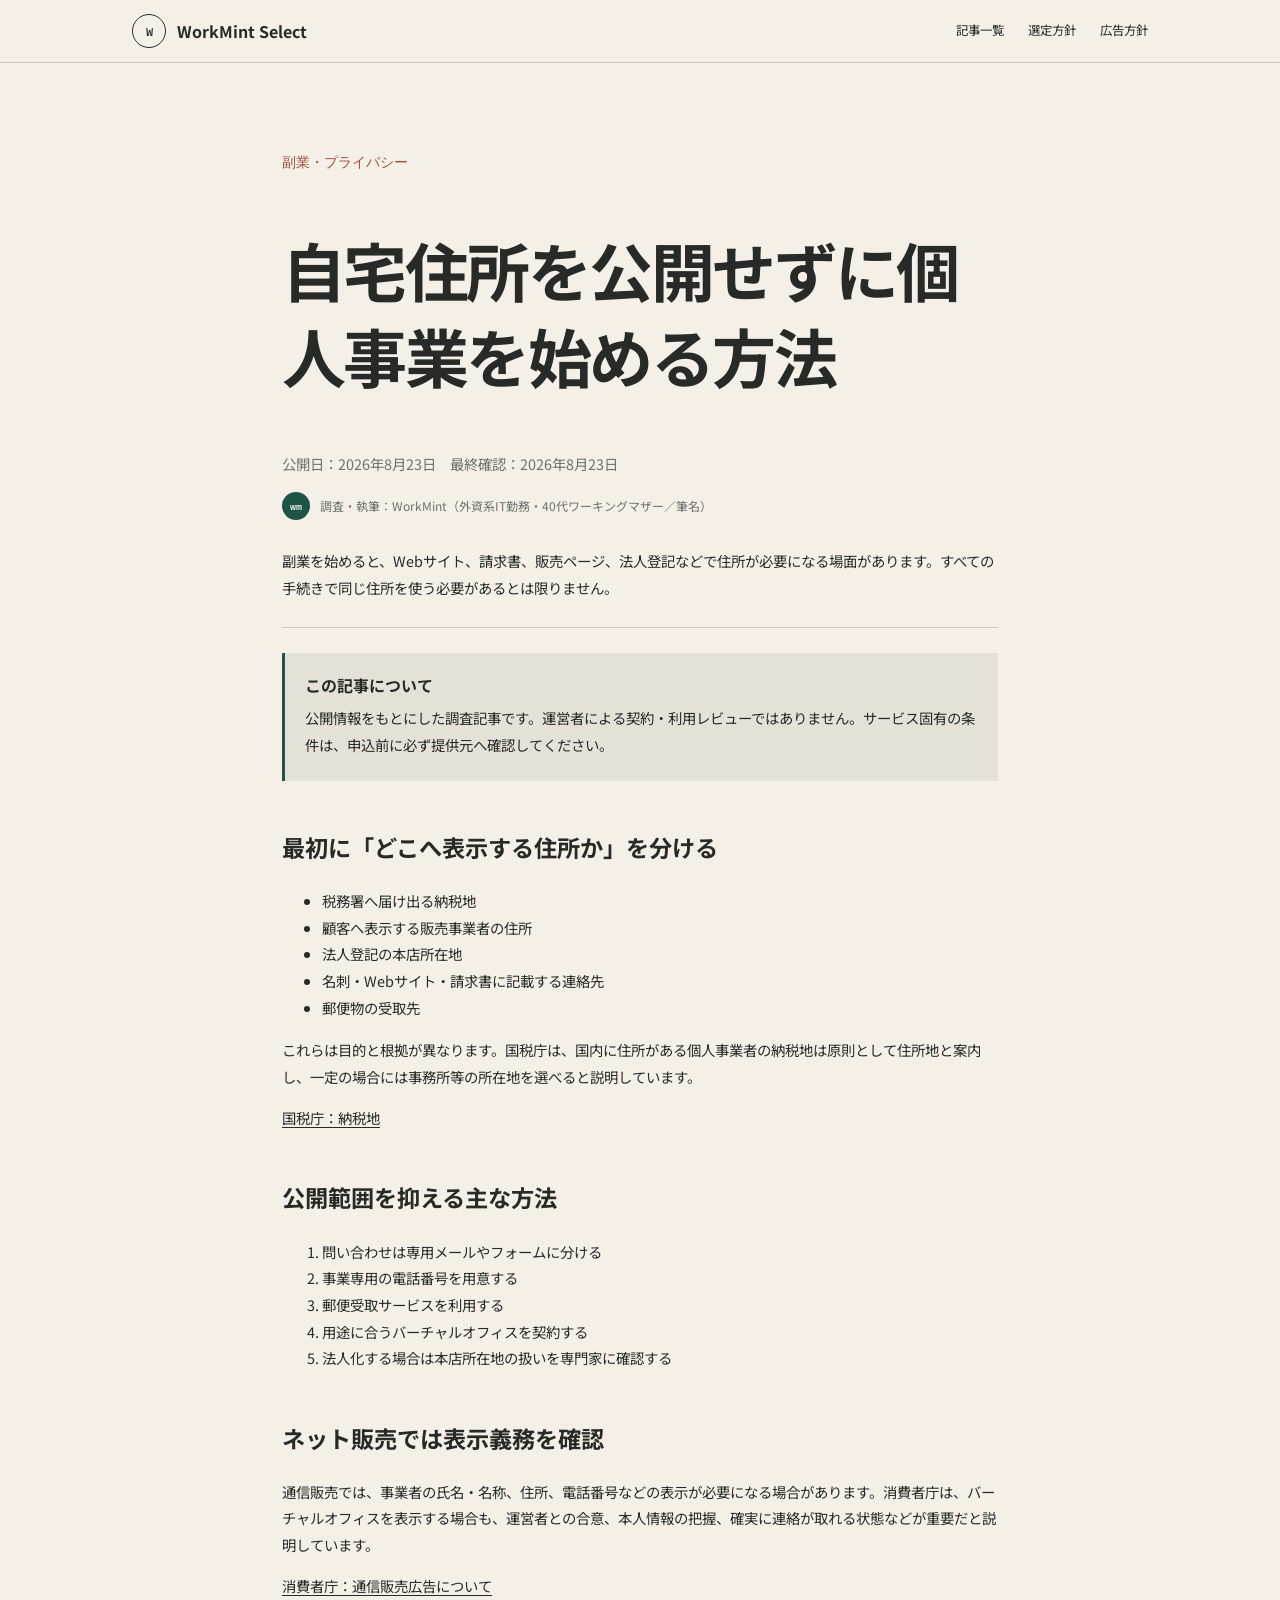
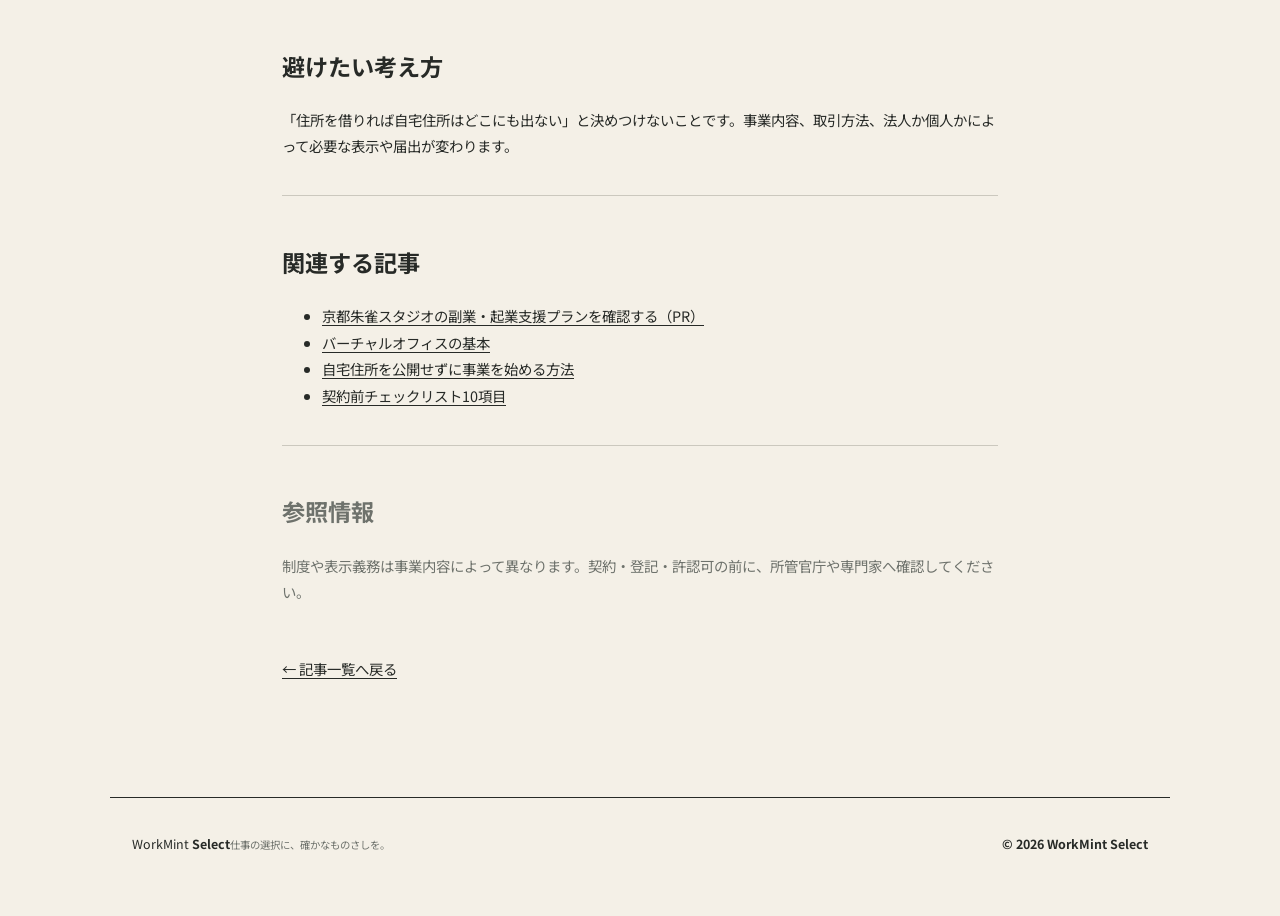
==== commit 3b482fc6: "Add authentic author persona to article" ====
--- a/articles/protect-home-address.html
+++ b/articles/protect-home-address.html
@@ -6,7 +6,7 @@
 <title>自宅住所を公開せずに個人事業を始める方法｜WorkMint Select</title><link rel="stylesheet" href="../styles.css">
 </head><body><a class="skip" href="#main">本文へ移動</a>
 <header class="site-header"><div class="header-inner"><a class="brand" href="../index.html"><span class="brand-mark">W</span><span>WorkMint <b>Select</b></span></a><nav aria-label="記事ナビゲーション"><a href="../index.html#articles">記事一覧</a><a href="../index.html#method">選定方針</a><a href="../index.html#policy">広告方針</a></nav></div></header>
-<main id="main" class="article-page"><article><p class="article-label">副業・プライバシー</p><h1>自宅住所を公開せずに個人事業を始める方法</h1><p class="article-date">公開日：2026年8月23日　最終確認：2026年8月23日</p><div class="article-author"><span class="author-dot">wm</span><span>調査・執筆：WorkMint（筆名）</span></div><p class="article-lead">副業を始めると、Webサイト、請求書、販売ページ、法人登記などで住所が必要になる場面があります。すべての手続きで同じ住所を使う必要があるとは限りません。</p><aside class="research-box"><strong>この記事について</strong><p>公開情報をもとにした調査記事です。運営者による契約・利用レビューではありません。サービス固有の条件は、申込前に必ず提供元へ確認してください。</p></aside>
+<main id="main" class="article-page"><article><p class="article-label">副業・プライバシー</p><h1>自宅住所を公開せずに個人事業を始める方法</h1><p class="article-date">公開日：2026年8月23日　最終確認：2026年8月23日</p><div class="article-author"><span class="author-dot">wm</span><span>調査・執筆：WorkMint（外資系IT勤務・40代ワーキングマザー／筆名）</span></div><p class="article-lead">副業を始めると、Webサイト、請求書、販売ページ、法人登記などで住所が必要になる場面があります。すべての手続きで同じ住所を使う必要があるとは限りません。</p><aside class="research-box"><strong>この記事について</strong><p>公開情報をもとにした調査記事です。運営者による契約・利用レビューではありません。サービス固有の条件は、申込前に必ず提供元へ確認してください。</p></aside>
 <h2>最初に「どこへ表示する住所か」を分ける</h2><ul><li>税務署へ届け出る納税地</li><li>顧客へ表示する販売事業者の住所</li><li>法人登記の本店所在地</li><li>名刺・Webサイト・請求書に記載する連絡先</li><li>郵便物の受取先</li></ul>
 <p>これらは目的と根拠が異なります。国税庁は、国内に住所がある個人事業者の納税地は原則として住所地と案内し、一定の場合には事務所等の所在地を選べると説明しています。</p>
 <p><a href="https://www.nta.go.jp/taxes/shiraberu/taxanswer/shohi/6617.htm" target="_blank" rel="noopener noreferrer">国税庁：納税地</a></p>
